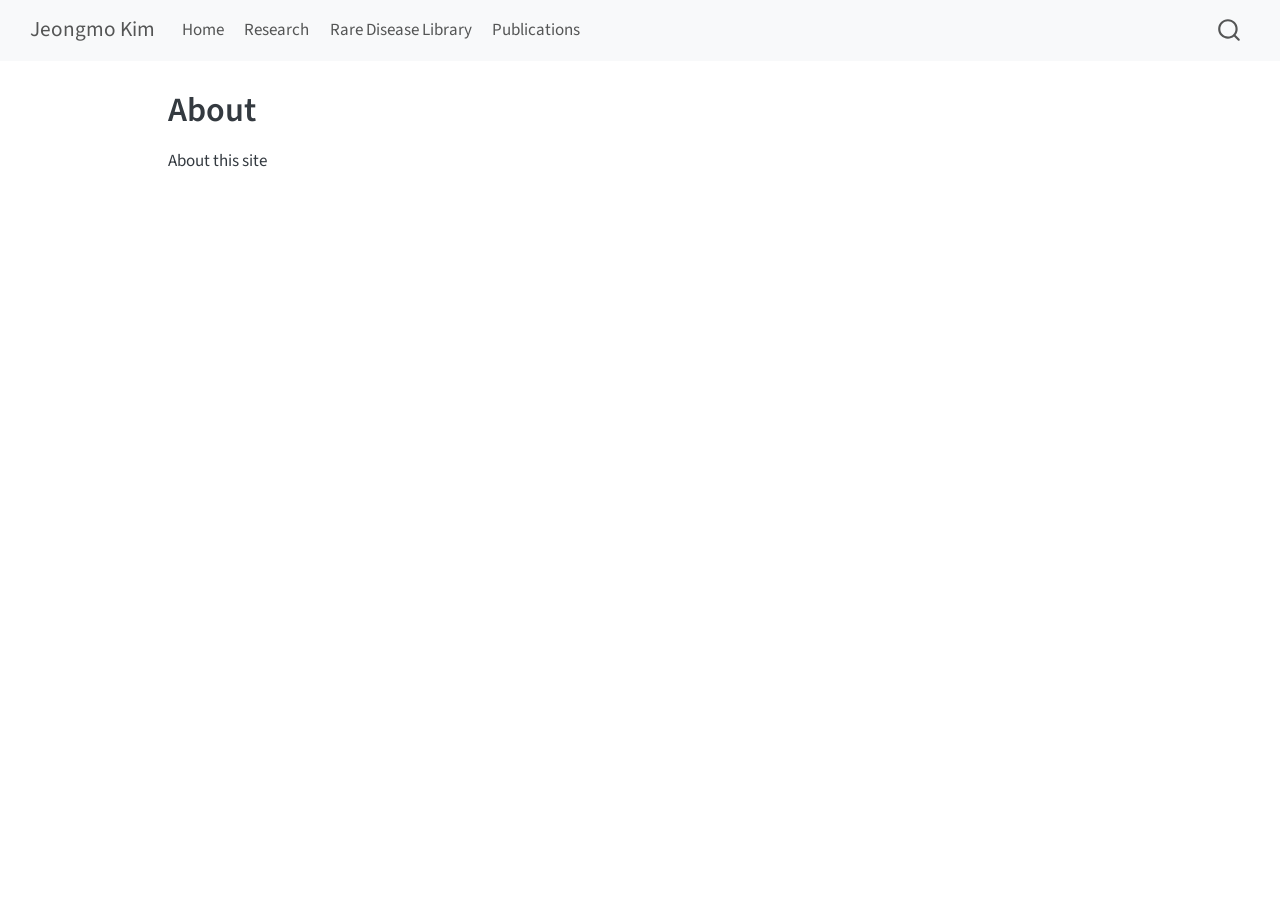
==== about.html @ 8360a407 "Built site for gh-pages" ====
<!DOCTYPE html>
<html xmlns="http://www.w3.org/1999/xhtml" lang="en" xml:lang="en"><head>

<meta charset="utf-8">
<meta name="generator" content="quarto-1.9.38">

<meta name="viewport" content="width=device-width, initial-scale=1.0, user-scalable=yes">


<title>About – Jeongmo Kim</title>
<style>
/* Default styles provided by pandoc.
** See https://pandoc.org/MANUAL.html#variables-for-html for config info.
*/
code{white-space: pre-wrap;}
span.smallcaps{font-variant: small-caps;}
div.columns{display: flex; gap: min(4vw, 1.5em);}
div.column{flex: auto; overflow-x: auto;}
div.hanging-indent{margin-left: 1.5em; text-indent: -1.5em;}
ul.task-list{list-style: none;}
ul.task-list li input[type="checkbox"] {
  width: 0.8em;
  margin: 0 0.8em 0.2em -1em; /* quarto-specific, see https://github.com/quarto-dev/quarto-cli/issues/4556 */ 
  vertical-align: middle;
}
</style>


<script src="site_libs/quarto-nav/quarto-nav.js"></script>
<script src="site_libs/quarto-nav/headroom.min.js"></script>
<script src="site_libs/clipboard/clipboard.min.js"></script>
<script src="site_libs/quarto-search/autocomplete.umd.js"></script>
<script src="site_libs/quarto-search/fuse.min.js"></script>
<script src="site_libs/quarto-search/quarto-search.js"></script>
<meta name="quarto:offset" content="./">
<script src="site_libs/quarto-html/quarto.js" type="module"></script>
<script src="site_libs/quarto-html/tabsets/tabsets.js" type="module"></script>
<script src="site_libs/quarto-html/popper.min.js"></script>
<script src="site_libs/quarto-html/tippy.umd.min.js"></script>
<script src="site_libs/quarto-html/anchor.min.js"></script>
<link href="site_libs/quarto-html/tippy.css" rel="stylesheet">
<link href="site_libs/quarto-html/quarto-syntax-highlighting-15634bcf2e68342d4ad2dfa704d543f6.css" rel="stylesheet" id="quarto-text-highlighting-styles">
<script src="site_libs/bootstrap/bootstrap.min.js"></script>
<link href="site_libs/bootstrap/bootstrap-icons.css" rel="stylesheet">
<link href="site_libs/bootstrap/bootstrap-a0f9fd0d421825b736dc1bbcbcba2219.min.css" rel="stylesheet" append-hash="true" id="quarto-bootstrap" data-mode="light">
<script id="quarto-search-options" type="application/json">{
  "location": "navbar",
  "copy-button": false,
  "collapse-after": 3,
  "panel-placement": "end",
  "type": "overlay",
  "limit": 50,
  "keyboard-shortcut": [
    "f",
    "/",
    "s"
  ],
  "show-item-context": false,
  "language": {
    "search-no-results-text": "No results",
    "search-matching-documents-text": "matching documents",
    "search-copy-link-title": "Copy link to search",
    "search-hide-matches-text": "Hide additional matches",
    "search-more-match-text": "more match in this document",
    "search-more-matches-text": "more matches in this document",
    "search-clear-button-title": "Clear",
    "search-text-placeholder": "",
    "search-detached-cancel-button-title": "Cancel",
    "search-submit-button-title": "Submit",
    "search-label": "Search"
  }
}</script>


<link rel="stylesheet" href="styles.css">
</head>

<body class="nav-fixed quarto-light">

<div id="quarto-search-results"></div>
  <header id="quarto-header" class="headroom fixed-top">
    <nav class="navbar navbar-expand-lg " data-bs-theme="dark">
      <div class="navbar-container container-fluid">
      <div class="navbar-brand-container mx-auto">
    <a class="navbar-brand" href="./index.html">
    <span class="navbar-title">Jeongmo Kim</span>
    </a>
  </div>
            <div id="quarto-search" class="" title="Search"></div>
          <button class="navbar-toggler" type="button" data-bs-toggle="collapse" data-bs-target="#navbarCollapse" aria-controls="navbarCollapse" role="menu" aria-expanded="false" aria-label="Toggle navigation" onclick="if (window.quartoToggleHeadroom) { window.quartoToggleHeadroom(); }">
  <span class="navbar-toggler-icon"></span>
</button>
          <div class="collapse navbar-collapse" id="navbarCollapse">
            <ul class="navbar-nav navbar-nav-scroll me-auto">
  <li class="nav-item">
    <a class="nav-link" href="./index.html"> 
<span class="menu-text">Home</span></a>
  </li>  
  <li class="nav-item">
    <a class="nav-link" href="./Research.html"> 
<span class="menu-text">Research</span></a>
  </li>  
  <li class="nav-item">
    <a class="nav-link" href="./rare-disease.html"> 
<span class="menu-text">Rare Disease Library</span></a>
  </li>  
  <li class="nav-item">
    <a class="nav-link" href="./publications.html"> 
<span class="menu-text">Publications</span></a>
  </li>  
</ul>
          </div> <!-- /navcollapse -->
            <div class="quarto-navbar-tools">
</div>
      </div> <!-- /container-fluid -->
    </nav>
</header>
<!-- content -->
<div id="quarto-content" class="quarto-container page-columns page-rows-contents page-layout-article page-navbar">
<!-- sidebar -->
<!-- margin-sidebar -->
    <div id="quarto-margin-sidebar" class="sidebar margin-sidebar zindex-bottom">
        
    </div>
<!-- main -->
<main class="content" id="quarto-document-content">

<header id="title-block-header" class="quarto-title-block default">
<div class="quarto-title">
<h1 class="title">About</h1>
</div>



<div class="quarto-title-meta">

    
  
    
  </div>
  


</header>


<p>About this site</p>



</main> <!-- /main -->
<script id="quarto-html-after-body" type="application/javascript">
  window.document.addEventListener("DOMContentLoaded", function (event) {
    const icon = "";
    const anchorJS = new window.AnchorJS();
    anchorJS.options = {
      placement: 'right',
      icon: icon
    };
    anchorJS.add('.anchored');
    const isCodeAnnotation = (el) => {
      for (const clz of el.classList) {
        if (clz.startsWith('code-annotation-')) {                     
          return true;
        }
      }
      return false;
    }
    const onCopySuccess = function(e) {
      // button target
      const button = e.trigger;
      // don't keep focus
      button.blur();
      // flash "checked"
      button.classList.add('code-copy-button-checked');
      var currentTitle = button.getAttribute("title");
      button.setAttribute("title", "Copied!");
      let tooltip;
      if (window.bootstrap) {
        button.setAttribute("data-bs-toggle", "tooltip");
        button.setAttribute("data-bs-placement", "left");
        button.setAttribute("data-bs-title", "Copied!");
        tooltip = new bootstrap.Tooltip(button, 
          { trigger: "manual", 
            customClass: "code-copy-button-tooltip",
            offset: [0, -8]});
        tooltip.show();    
      }
      setTimeout(function() {
        if (tooltip) {
          tooltip.hide();
          button.removeAttribute("data-bs-title");
          button.removeAttribute("data-bs-toggle");
          button.removeAttribute("data-bs-placement");
        }
        button.setAttribute("title", currentTitle);
        button.classList.remove('code-copy-button-checked');
      }, 1000);
      // clear code selection
      e.clearSelection();
    }
    const getTextToCopy = function(trigger) {
      const outerScaffold = trigger.parentElement.cloneNode(true);
      const codeEl = outerScaffold.querySelector('code');
      for (const childEl of codeEl.children) {
        if (isCodeAnnotation(childEl)) {
          childEl.remove();
        }
      }
      return codeEl.innerText;
    }
    const clipboard = new window.ClipboardJS('.code-copy-button:not([data-in-quarto-modal])', {
      text: getTextToCopy
    });
    clipboard.on('success', onCopySuccess);
    if (window.document.getElementById('quarto-embedded-source-code-modal')) {
      const clipboardModal = new window.ClipboardJS('.code-copy-button[data-in-quarto-modal]', {
        text: getTextToCopy,
        container: window.document.getElementById('quarto-embedded-source-code-modal')
      });
      clipboardModal.on('success', onCopySuccess);
    }
      var localhostRegex = new RegExp(/^(?:http|https):\/\/localhost\:?[0-9]*\//);
      var mailtoRegex = new RegExp(/^mailto:/);
        var filterRegex = new RegExp('/' + window.location.host + '/');
      var isInternal = (href) => {
          return filterRegex.test(href) || localhostRegex.test(href) || mailtoRegex.test(href);
      }
      // Inspect non-navigation links and adorn them if external
     var links = window.document.querySelectorAll('a[href]:not(.nav-link):not(.navbar-brand):not(.toc-action):not(.sidebar-link):not(.sidebar-item-toggle):not(.pagination-link):not(.no-external):not([aria-hidden]):not(.dropdown-item):not(.quarto-navigation-tool):not(.about-link)');
      for (var i=0; i<links.length; i++) {
        const link = links[i];
        if (!isInternal(link.href)) {
          // undo the damage that might have been done by quarto-nav.js in the case of
          // links that we want to consider external
          if (link.dataset.originalHref !== undefined) {
            link.href = link.dataset.originalHref;
          }
        }
      }
    function tippyHover(el, contentFn, onTriggerFn, onUntriggerFn) {
      const config = {
        allowHTML: true,
        maxWidth: 500,
        delay: 100,
        arrow: false,
        appendTo: function(el) {
            return el.parentElement;
        },
        interactive: true,
        interactiveBorder: 10,
        theme: 'quarto',
        placement: 'bottom-start',
      };
      if (contentFn) {
        config.content = contentFn;
      }
      if (onTriggerFn) {
        config.onTrigger = onTriggerFn;
      }
      if (onUntriggerFn) {
        config.onUntrigger = onUntriggerFn;
      }
      window.tippy(el, config); 
    }
    const noterefs = window.document.querySelectorAll('a[role="doc-noteref"]');
    for (var i=0; i<noterefs.length; i++) {
      const ref = noterefs[i];
      tippyHover(ref, function() {
        // use id or data attribute instead here
        let href = ref.getAttribute('data-footnote-href') || ref.getAttribute('href');
        try { href = new URL(href).hash; } catch {}
        const id = href.replace(/^#\/?/, "");
        const note = window.document.getElementById(id);
        if (note) {
          return note.innerHTML;
        } else {
          return "";
        }
      });
    }
    const xrefs = window.document.querySelectorAll('a.quarto-xref');
    const processXRef = (id, note) => {
      // Strip column container classes
      const stripColumnClz = (el) => {
        el.classList.remove("page-full", "page-columns");
        if (el.children) {
          for (const child of el.children) {
            stripColumnClz(child);
          }
        }
      }
      stripColumnClz(note)
      if (id === null || id.startsWith('sec-')) {
        // Special case sections, only their first couple elements
        const container = document.createElement("div");
        if (note.children && note.children.length > 2) {
          container.appendChild(note.children[0].cloneNode(true));
          for (let i = 1; i < note.children.length; i++) {
            const child = note.children[i];
            if (child.tagName === "P" && child.innerText === "") {
              continue;
            } else {
              container.appendChild(child.cloneNode(true));
              break;
            }
          }
          if (window.Quarto?.typesetMath) {
            window.Quarto.typesetMath(container);
          }
          return container.innerHTML
        } else {
          if (window.Quarto?.typesetMath) {
            window.Quarto.typesetMath(note);
          }
          return note.innerHTML;
        }
      } else {
        // Remove any anchor links if they are present
        const anchorLink = note.querySelector('a.anchorjs-link');
        if (anchorLink) {
          anchorLink.remove();
        }
        if (window.Quarto?.typesetMath) {
          window.Quarto.typesetMath(note);
        }
        if (note.classList.contains("callout")) {
          return note.outerHTML;
        } else {
          return note.innerHTML;
        }
      }
    }
    for (var i=0; i<xrefs.length; i++) {
      const xref = xrefs[i];
      tippyHover(xref, undefined, function(instance) {
        instance.disable();
        let url = xref.getAttribute('href');
        let hash = undefined; 
        if (url.startsWith('#')) {
          hash = url;
        } else {
          try { hash = new URL(url).hash; } catch {}
        }
        if (hash) {
          const id = hash.replace(/^#\/?/, "");
          const note = window.document.getElementById(id);
          if (note !== null) {
            try {
              const html = processXRef(id, note.cloneNode(true));
              instance.setContent(html);
            } finally {
              instance.enable();
              instance.show();
            }
          } else {
            // See if we can fetch this
            fetch(url.split('#')[0])
            .then(res => res.text())
            .then(html => {
              const parser = new DOMParser();
              const htmlDoc = parser.parseFromString(html, "text/html");
              const note = htmlDoc.getElementById(id);
              if (note !== null) {
                const html = processXRef(id, note);
                instance.setContent(html);
              } 
            }).finally(() => {
              instance.enable();
              instance.show();
            });
          }
        } else {
          // See if we can fetch a full url (with no hash to target)
          // This is a special case and we should probably do some content thinning / targeting
          fetch(url)
          .then(res => res.text())
          .then(html => {
            const parser = new DOMParser();
            const htmlDoc = parser.parseFromString(html, "text/html");
            const note = htmlDoc.querySelector('main.content');
            if (note !== null) {
              // This should only happen for chapter cross references
              // (since there is no id in the URL)
              // remove the first header
              if (note.children.length > 0 && note.children[0].tagName === "HEADER") {
                note.children[0].remove();
              }
              const html = processXRef(null, note);
              instance.setContent(html);
            } 
          }).finally(() => {
            instance.enable();
            instance.show();
          });
        }
      }, function(instance) {
      });
    }
        let selectedAnnoteEl;
        const selectorForAnnotation = ( cell, annotation) => {
          let cellAttr = 'data-code-cell="' + cell + '"';
          let lineAttr = 'data-code-annotation="' +  annotation + '"';
          const selector = 'span[' + cellAttr + '][' + lineAttr + ']';
          return selector;
        }
        const selectCodeLines = (annoteEl) => {
          const doc = window.document;
          const targetCell = annoteEl.getAttribute("data-target-cell");
          const targetAnnotation = annoteEl.getAttribute("data-target-annotation");
          const annoteSpan = window.document.querySelector(selectorForAnnotation(targetCell, targetAnnotation));
          const lines = annoteSpan.getAttribute("data-code-lines").split(",");
          const lineIds = lines.map((line) => {
            return targetCell + "-" + line;
          })
          let top = null;
          let height = null;
          let parent = null;
          if (lineIds.length > 0) {
              //compute the position of the single el (top and bottom and make a div)
              const el = window.document.getElementById(lineIds[0]);
              top = el.offsetTop;
              height = el.offsetHeight;
              parent = el.parentElement.parentElement;
            if (lineIds.length > 1) {
              const lastEl = window.document.getElementById(lineIds[lineIds.length - 1]);
              const bottom = lastEl.offsetTop + lastEl.offsetHeight;
              height = bottom - top;
            }
            if (top !== null && height !== null && parent !== null) {
              // cook up a div (if necessary) and position it 
              let div = window.document.getElementById("code-annotation-line-highlight");
              if (div === null) {
                div = window.document.createElement("div");
                div.setAttribute("id", "code-annotation-line-highlight");
                div.style.position = 'absolute';
                parent.appendChild(div);
              }
              div.style.top = top - 2 + "px";
              div.style.height = height + 4 + "px";
              div.style.left = 0;
              let gutterDiv = window.document.getElementById("code-annotation-line-highlight-gutter");
              if (gutterDiv === null) {
                gutterDiv = window.document.createElement("div");
                gutterDiv.setAttribute("id", "code-annotation-line-highlight-gutter");
                gutterDiv.style.position = 'absolute';
                const codeCell = window.document.getElementById(targetCell);
                const gutter = codeCell.querySelector('.code-annotation-gutter');
                gutter.appendChild(gutterDiv);
              }
              gutterDiv.style.top = top - 2 + "px";
              gutterDiv.style.height = height + 4 + "px";
            }
            selectedAnnoteEl = annoteEl;
          }
        };
        const unselectCodeLines = () => {
          const elementsIds = ["code-annotation-line-highlight", "code-annotation-line-highlight-gutter"];
          elementsIds.forEach((elId) => {
            const div = window.document.getElementById(elId);
            if (div) {
              div.remove();
            }
          });
          selectedAnnoteEl = undefined;
        };
          // Handle positioning of the toggle
      window.addEventListener(
        "resize",
        throttle(() => {
          elRect = undefined;
          if (selectedAnnoteEl) {
            selectCodeLines(selectedAnnoteEl);
          }
        }, 10)
      );
      function throttle(fn, ms) {
      let throttle = false;
      let timer;
        return (...args) => {
          if(!throttle) { // first call gets through
              fn.apply(this, args);
              throttle = true;
          } else { // all the others get throttled
              if(timer) clearTimeout(timer); // cancel #2
              timer = setTimeout(() => {
                fn.apply(this, args);
                timer = throttle = false;
              }, ms);
          }
        };
      }
        // Attach click handler to the DT
        const annoteDls = window.document.querySelectorAll('dt[data-target-cell]');
        for (const annoteDlNode of annoteDls) {
          annoteDlNode.addEventListener('click', (event) => {
            const clickedEl = event.target;
            if (clickedEl !== selectedAnnoteEl) {
              unselectCodeLines();
              const activeEl = window.document.querySelector('dt[data-target-cell].code-annotation-active');
              if (activeEl) {
                activeEl.classList.remove('code-annotation-active');
              }
              selectCodeLines(clickedEl);
              clickedEl.classList.add('code-annotation-active');
            } else {
              // Unselect the line
              unselectCodeLines();
              clickedEl.classList.remove('code-annotation-active');
            }
          });
        }
    const findCites = (el) => {
      const parentEl = el.parentElement;
      if (parentEl) {
        const cites = parentEl.dataset.cites;
        if (cites) {
          return {
            el,
            cites: cites.split(' ')
          };
        } else {
          return findCites(el.parentElement)
        }
      } else {
        return undefined;
      }
    };
    var bibliorefs = window.document.querySelectorAll('a[role="doc-biblioref"]');
    for (var i=0; i<bibliorefs.length; i++) {
      const ref = bibliorefs[i];
      const citeInfo = findCites(ref);
      if (citeInfo) {
        tippyHover(citeInfo.el, function() {
          var popup = window.document.createElement('div');
          citeInfo.cites.forEach(function(cite) {
            var citeDiv = window.document.createElement('div');
            citeDiv.classList.add('hanging-indent');
            citeDiv.classList.add('csl-entry');
            var biblioDiv = window.document.getElementById('ref-' + cite);
            if (biblioDiv) {
              citeDiv.innerHTML = biblioDiv.innerHTML;
            }
            popup.appendChild(citeDiv);
          });
          return popup.innerHTML;
        });
      }
    }
  });
  </script>
</div> <!-- /content -->




</body></html>
---- site_libs/quarto-html/tippy.css ----
.tippy-box[data-animation=fade][data-state=hidden]{opacity:0}[data-tippy-root]{max-width:calc(100vw - 10px)}.tippy-box{position:relative;background-color:#333;color:#fff;border-radius:4px;font-size:14px;line-height:1.4;white-space:normal;outline:0;transition-property:transform,visibility,opacity}.tippy-box[data-placement^=top]>.tippy-arrow{bottom:0}.tippy-box[data-placement^=top]>.tippy-arrow:before{bottom:-7px;left:0;border-width:8px 8px 0;border-top-color:initial;transform-origin:center top}.tippy-box[data-placement^=bottom]>.tippy-arrow{top:0}.tippy-box[data-placement^=bottom]>.tippy-arrow:before{top:-7px;left:0;border-width:0 8px 8px;border-bottom-color:initial;transform-origin:center bottom}.tippy-box[data-placement^=left]>.tippy-arrow{right:0}.tippy-box[data-placement^=left]>.tippy-arrow:before{border-width:8px 0 8px 8px;border-left-color:initial;right:-7px;transform-origin:center left}.tippy-box[data-placement^=right]>.tippy-arrow{left:0}.tippy-box[data-placement^=right]>.tippy-arrow:before{left:-7px;border-width:8px 8px 8px 0;border-right-color:initial;transform-origin:center right}.tippy-box[data-inertia][data-state=visible]{transition-timing-function:cubic-bezier(.54,1.5,.38,1.11)}.tippy-arrow{width:16px;height:16px;color:#333}.tippy-arrow:before{content:"";position:absolute;border-color:transparent;border-style:solid}.tippy-content{position:relative;padding:5px 9px;z-index:1}
---- site_libs/quarto-html/quarto-syntax-highlighting-15634bcf2e68342d4ad2dfa704d543f6.css ----
/* quarto syntax highlight colors */
:root {
  --quarto-hl-ot-color: #003B4F;
  --quarto-hl-at-color: #657422;
  --quarto-hl-ss-color: #20794D;
  --quarto-hl-an-color: #5E5E5E;
  --quarto-hl-fu-color: #4758AB;
  --quarto-hl-st-color: #20794D;
  --quarto-hl-cf-color: #003B4F;
  --quarto-hl-op-color: #5E5E5E;
  --quarto-hl-er-color: #AD0000;
  --quarto-hl-bn-color: #AD0000;
  --quarto-hl-al-color: #AD0000;
  --quarto-hl-va-color: #111111;
  --quarto-hl-bu-color: inherit;
  --quarto-hl-ex-color: inherit;
  --quarto-hl-pp-color: #AD0000;
  --quarto-hl-in-color: #5E5E5E;
  --quarto-hl-vs-color: #20794D;
  --quarto-hl-wa-color: #5E5E5E;
  --quarto-hl-do-color: #5E5E5E;
  --quarto-hl-im-color: #00769E;
  --quarto-hl-ch-color: #20794D;
  --quarto-hl-dt-color: #AD0000;
  --quarto-hl-fl-color: #AD0000;
  --quarto-hl-co-color: #5E5E5E;
  --quarto-hl-cv-color: #5E5E5E;
  --quarto-hl-cn-color: #8f5902;
  --quarto-hl-sc-color: #5E5E5E;
  --quarto-hl-dv-color: #AD0000;
  --quarto-hl-kw-color: #003B4F;
}

/* other quarto variables */
:root {
  --quarto-font-monospace: SFMono-Regular, Menlo, Monaco, Consolas, "Liberation Mono", "Courier New", monospace;
}

/* syntax highlight based on Pandoc's rules */
pre > code.sourceCode > span {
  color: #003B4F;
}

code.sourceCode > span {
  color: #003B4F;
}

div.sourceCode,
div.sourceCode pre.sourceCode {
  color: #003B4F;
}

/* Normal */
code span {
  color: #003B4F;
}

/* Alert */
code span.al {
  color: #AD0000;
  font-style: inherit;
}

/* Annotation */
code span.an {
  color: #5E5E5E;
  font-style: inherit;
}

/* Attribute */
code span.at {
  color: #657422;
  font-style: inherit;
}

/* BaseN */
code span.bn {
  color: #AD0000;
  font-style: inherit;
}

/* BuiltIn */
code span.bu {
  font-style: inherit;
}

/* ControlFlow */
code span.cf {
  color: #003B4F;
  font-weight: bold;
  font-style: inherit;
}

/* Char */
code span.ch {
  color: #20794D;
  font-style: inherit;
}

/* Constant */
code span.cn {
  color: #8f5902;
  font-style: inherit;
}

/* Comment */
code span.co {
  color: #5E5E5E;
  font-style: inherit;
}

/* CommentVar */
code span.cv {
  color: #5E5E5E;
  font-style: italic;
}

/* Documentation */
code span.do {
  color: #5E5E5E;
  font-style: italic;
}

/* DataType */
code span.dt {
  color: #AD0000;
  font-style: inherit;
}

/* DecVal */
code span.dv {
  color: #AD0000;
  font-style: inherit;
}

/* Error */
code span.er {
  color: #AD0000;
  font-style: inherit;
}

/* Extension */
code span.ex {
  font-style: inherit;
}

/* Float */
code span.fl {
  color: #AD0000;
  font-style: inherit;
}

/* Function */
code span.fu {
  color: #4758AB;
  font-style: inherit;
}

/* Import */
code span.im {
  color: #00769E;
  font-style: inherit;
}

/* Information */
code span.in {
  color: #5E5E5E;
  font-style: inherit;
}

/* Keyword */
code span.kw {
  color: #003B4F;
  font-weight: bold;
  font-style: inherit;
}

/* Operator */
code span.op {
  color: #5E5E5E;
  font-style: inherit;
}

/* Other */
code span.ot {
  color: #003B4F;
  font-style: inherit;
}

/* Preprocessor */
code span.pp {
  color: #AD0000;
  font-style: inherit;
}

/* SpecialChar */
code span.sc {
  color: #5E5E5E;
  font-style: inherit;
}

/* SpecialString */
code span.ss {
  color: #20794D;
  font-style: inherit;
}

/* String */
code span.st {
  color: #20794D;
  font-style: inherit;
}

/* Variable */
code span.va {
  color: #111111;
  font-style: inherit;
}

/* VerbatimString */
code span.vs {
  color: #20794D;
  font-style: inherit;
}

/* Warning */
code span.wa {
  color: #5E5E5E;
  font-style: italic;
}

.prevent-inlining {
  content: "</";
}

/*# sourceMappingURL=f23921c56f73e400b49028c9186a1aa0.css.map */
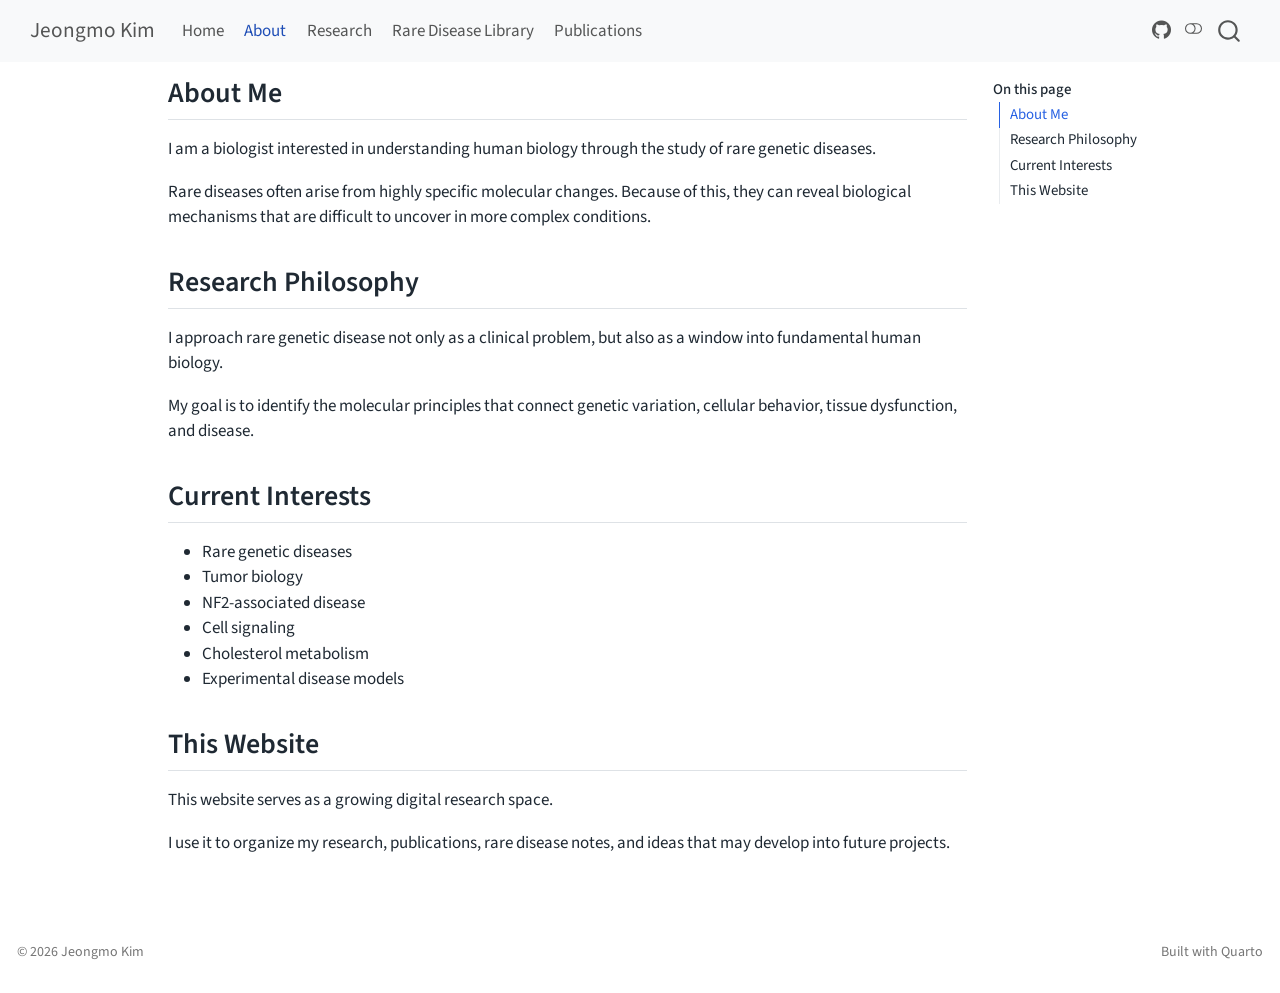
==== commit 36c69279: "Built site for gh-pages" ====
--- a/about.html
+++ b/about.html
@@ -39,10 +39,14 @@
 <script src="site_libs/quarto-html/tippy.umd.min.js"></script>
 <script src="site_libs/quarto-html/anchor.min.js"></script>
 <link href="site_libs/quarto-html/tippy.css" rel="stylesheet">
-<link href="site_libs/quarto-html/quarto-syntax-highlighting-15634bcf2e68342d4ad2dfa704d543f6.css" rel="stylesheet" id="quarto-text-highlighting-styles">
+<link href="site_libs/quarto-html/quarto-syntax-highlighting-15634bcf2e68342d4ad2dfa704d543f6.css" rel="stylesheet" class="quarto-color-scheme" id="quarto-text-highlighting-styles">
+<link href="site_libs/quarto-html/quarto-syntax-highlighting-dark-0a6b7249c26820e032cb0bd839ff02b1.css" rel="stylesheet" class="quarto-color-scheme quarto-color-alternate" id="quarto-text-highlighting-styles">
+<link href="site_libs/quarto-html/quarto-syntax-highlighting-15634bcf2e68342d4ad2dfa704d543f6.css" rel="stylesheet" class="quarto-color-scheme-extra" id="quarto-text-highlighting-styles">
 <script src="site_libs/bootstrap/bootstrap.min.js"></script>
 <link href="site_libs/bootstrap/bootstrap-icons.css" rel="stylesheet">
-<link href="site_libs/bootstrap/bootstrap-a0f9fd0d421825b736dc1bbcbcba2219.min.css" rel="stylesheet" append-hash="true" id="quarto-bootstrap" data-mode="light">
+<link href="site_libs/bootstrap/bootstrap-a0f9fd0d421825b736dc1bbcbcba2219.min.css" rel="stylesheet" append-hash="true" class="quarto-color-scheme" id="quarto-bootstrap" data-mode="light">
+<link href="site_libs/bootstrap/bootstrap-dark-e8964db687007ca8dd88d9d9ce58e3ef.min.css" rel="stylesheet" append-hash="true" class="quarto-color-scheme quarto-color-alternate" id="quarto-bootstrap" data-mode="dark">
+<link href="site_libs/bootstrap/bootstrap-a0f9fd0d421825b736dc1bbcbcba2219.min.css" rel="stylesheet" append-hash="true" class="quarto-color-scheme-extra" id="quarto-bootstrap" data-mode="light">
 <script id="quarto-search-options" type="application/json">{
   "location": "navbar",
   "copy-button": false,
@@ -55,7 +59,6 @@
     "/",
     "s"
   ],
-  "show-item-context": false,
   "language": {
     "search-no-results-text": "No results",
     "search-matching-documents-text": "matching documents",
@@ -70,12 +73,175 @@
     "search-label": "Search"
   }
 }</script>
+<style>html{ scroll-behavior: smooth; }</style>
 
 
 <link rel="stylesheet" href="styles.css">
 </head>
 
-<body class="nav-fixed quarto-light">
+<body class="nav-fixed quarto-light"><script id="quarto-html-before-body" type="application/javascript">
+    const toggleBodyColorMode = (bsSheetEl) => {
+      const mode = bsSheetEl.getAttribute("data-mode");
+      const bodyEl = window.document.querySelector("body");
+      if (mode === "dark") {
+        bodyEl.classList.add("quarto-dark");
+        bodyEl.classList.remove("quarto-light");
+      } else {
+        bodyEl.classList.add("quarto-light");
+        bodyEl.classList.remove("quarto-dark");
+      }
+    }
+    const toggleBodyColorPrimary = () => {
+      const bsSheetEl = window.document.querySelector("link#quarto-bootstrap:not([rel=disabled-stylesheet])");
+      if (bsSheetEl) {
+        toggleBodyColorMode(bsSheetEl);
+      }
+    }
+    const setColorSchemeToggle = (alternate) => {
+      const toggles = window.document.querySelectorAll('.quarto-color-scheme-toggle');
+      for (let i=0; i < toggles.length; i++) {
+        const toggle = toggles[i];
+        if (toggle) {
+          if (alternate) {
+            toggle.classList.add("alternate");
+          } else {
+            toggle.classList.remove("alternate");
+          }
+        }
+      }
+    };
+    const toggleColorMode = (alternate) => {
+      // Switch the stylesheets
+      const primaryStylesheets = window.document.querySelectorAll('link.quarto-color-scheme:not(.quarto-color-alternate)');
+      const alternateStylesheets = window.document.querySelectorAll('link.quarto-color-scheme.quarto-color-alternate');
+      manageTransitions('#quarto-margin-sidebar .nav-link', false);
+      if (alternate) {
+        // note: dark is layered on light, we don't disable primary!
+        enableStylesheet(alternateStylesheets);
+        for (const sheetNode of alternateStylesheets) {
+          if (sheetNode.id === "quarto-bootstrap") {
+            toggleBodyColorMode(sheetNode);
+          }
+        }
+      } else {
+        disableStylesheet(alternateStylesheets);
+        enableStylesheet(primaryStylesheets)
+        toggleBodyColorPrimary();
+      }
+      manageTransitions('#quarto-margin-sidebar .nav-link', true);
+      // Switch the toggles
+      setColorSchemeToggle(alternate)
+      // Hack to workaround the fact that safari doesn't
+      // properly recolor the scrollbar when toggling (#1455)
+      if (navigator.userAgent.indexOf('Safari') > 0 && navigator.userAgent.indexOf('Chrome') == -1) {
+        manageTransitions("body", false);
+        window.scrollTo(0, 1);
+        setTimeout(() => {
+          window.scrollTo(0, 0);
+          manageTransitions("body", true);
+        }, 40);
+      }
+    }
+    const disableStylesheet = (stylesheets) => {
+      for (let i=0; i < stylesheets.length; i++) {
+        const stylesheet = stylesheets[i];
+        stylesheet.rel = 'disabled-stylesheet';
+      }
+    }
+    const enableStylesheet = (stylesheets) => {
+      for (let i=0; i < stylesheets.length; i++) {
+        const stylesheet = stylesheets[i];
+        if(stylesheet.rel !== 'stylesheet') { // for Chrome, which will still FOUC without this check
+          stylesheet.rel = 'stylesheet';
+        }
+      }
+    }
+    const manageTransitions = (selector, allowTransitions) => {
+      const els = window.document.querySelectorAll(selector);
+      for (let i=0; i < els.length; i++) {
+        const el = els[i];
+        if (allowTransitions) {
+          el.classList.remove('notransition');
+        } else {
+          el.classList.add('notransition');
+        }
+      }
+    }
+    const isFileUrl = () => {
+      return window.location.protocol === 'file:';
+    }
+    const hasAlternateSentinel = () => {
+      let styleSentinel = getColorSchemeSentinel();
+      if (styleSentinel !== null) {
+        return styleSentinel === "alternate";
+      } else {
+        return false;
+      }
+    }
+    const setStyleSentinel = (alternate) => {
+      const value = alternate ? "alternate" : "default";
+      if (!isFileUrl()) {
+        window.localStorage.setItem("quarto-color-scheme", value);
+      } else {
+        localAlternateSentinel = value;
+      }
+    }
+    const getColorSchemeSentinel = () => {
+      if (!isFileUrl()) {
+        const storageValue = window.localStorage.getItem("quarto-color-scheme");
+        return storageValue != null ? storageValue : localAlternateSentinel;
+      } else {
+        return localAlternateSentinel;
+      }
+    }
+    const toggleGiscusIfUsed = (isAlternate, darkModeDefault) => {
+      const baseTheme = document.querySelector('#giscus-base-theme')?.value ?? 'light';
+      const alternateTheme = document.querySelector('#giscus-alt-theme')?.value ?? 'dark';
+      let newTheme = '';
+      if(authorPrefersDark) {
+        newTheme = isAlternate ? baseTheme : alternateTheme;
+      } else {
+        newTheme = isAlternate ? alternateTheme : baseTheme;
+      }
+      const changeGiscusTheme = () => {
+        // From: https://github.com/giscus/giscus/issues/336
+        const sendMessage = (message) => {
+          const iframe = document.querySelector('iframe.giscus-frame');
+          if (!iframe) return;
+          iframe.contentWindow.postMessage({ giscus: message }, 'https://giscus.app');
+        }
+        sendMessage({
+          setConfig: {
+            theme: newTheme
+          }
+        });
+      }
+      const isGiscussLoaded = window.document.querySelector('iframe.giscus-frame') !== null;
+      if (isGiscussLoaded) {
+        changeGiscusTheme();
+      }
+    };
+    const authorPrefersDark = false;
+    const darkModeDefault = authorPrefersDark;
+      document.querySelector('link#quarto-text-highlighting-styles.quarto-color-scheme-extra').rel = 'disabled-stylesheet';
+      document.querySelector('link#quarto-bootstrap.quarto-color-scheme-extra').rel = 'disabled-stylesheet';
+    let localAlternateSentinel = darkModeDefault ? 'alternate' : 'default';
+    // Dark / light mode switch
+    window.quartoToggleColorScheme = () => {
+      // Read the current dark / light value
+      let toAlternate = !hasAlternateSentinel();
+      toggleColorMode(toAlternate);
+      setStyleSentinel(toAlternate);
+      toggleGiscusIfUsed(toAlternate, darkModeDefault);
+      window.dispatchEvent(new Event('resize'));
+    };
+    // Switch to dark mode if need be
+    if (hasAlternateSentinel()) {
+      toggleColorMode(true);
+    } else {
+      toggleColorMode(false);
+    }
+  </script>
 
 <div id="quarto-search-results"></div>
   <header id="quarto-header" class="headroom fixed-top">
@@ -97,7 +263,11 @@
 <span class="menu-text">Home</span></a>
   </li>  
   <li class="nav-item">
-    <a class="nav-link" href="./Research.html"> 
+    <a class="nav-link active" href="./about.html" aria-current="page"> 
+<span class="menu-text">About</span></a>
+  </li>  
+  <li class="nav-item">
+    <a class="nav-link" href="./research.html"> 
 <span class="menu-text">Research</span></a>
   </li>  
   <li class="nav-item">
@@ -109,8 +279,16 @@
 <span class="menu-text">Publications</span></a>
   </li>  
 </ul>
+            <ul class="navbar-nav navbar-nav-scroll ms-auto">
+  <li class="nav-item compact">
+    <a class="nav-link" href="https://github.com/biomoience"> <i class="bi bi-github" role="img" aria-label="GitHub">
+</i> 
+<span class="menu-text"></span></a>
+  </li>  
+</ul>
           </div> <!-- /navcollapse -->
             <div class="quarto-navbar-tools">
+  <a href="" class="quarto-color-scheme-toggle quarto-navigation-tool  px-1" onclick="window.quartoToggleColorScheme(); return false;" title="Toggle dark mode"><i class="bi"></i></a>
 </div>
       </div> <!-- /container-fluid -->
     </nav>
@@ -119,11 +297,21 @@
 <div id="quarto-content" class="quarto-container page-columns page-rows-contents page-layout-article page-navbar">
 <!-- sidebar -->
 <!-- margin-sidebar -->
-    <div id="quarto-margin-sidebar" class="sidebar margin-sidebar zindex-bottom">
-        
+    <div id="quarto-margin-sidebar" class="sidebar margin-sidebar">
+        <nav id="TOC" role="doc-toc" class="toc-active">
+    <h2 id="toc-title">On this page</h2>
+   
+  <ul>
+  <li><a href="#about-me" id="toc-about-me" class="nav-link active" data-scroll-target="#about-me">About Me</a></li>
+  <li><a href="#research-philosophy" id="toc-research-philosophy" class="nav-link" data-scroll-target="#research-philosophy">Research Philosophy</a></li>
+  <li><a href="#current-interests" id="toc-current-interests" class="nav-link" data-scroll-target="#current-interests">Current Interests</a></li>
+  <li><a href="#this-website" id="toc-this-website" class="nav-link" data-scroll-target="#this-website">This Website</a></li>
+  </ul>
+</nav>
     </div>
 <!-- main -->
 <main class="content" id="quarto-document-content">
+
 
 <header id="title-block-header" class="quarto-title-block default">
 <div class="quarto-title">
@@ -144,13 +332,51 @@
 </header>
 
 
-<p>About this site</p>
-
-
+<section id="about-me" class="level2">
+<h2 class="anchored" data-anchor-id="about-me">About Me</h2>
+<p>I am a biologist interested in understanding human biology through the study of rare genetic diseases.</p>
+<p>Rare diseases often arise from highly specific molecular changes. Because of this, they can reveal biological mechanisms that are difficult to uncover in more complex conditions.</p>
+</section>
+<section id="research-philosophy" class="level2">
+<h2 class="anchored" data-anchor-id="research-philosophy">Research Philosophy</h2>
+<p>I approach rare genetic disease not only as a clinical problem, but also as a window into fundamental human biology.</p>
+<p>My goal is to identify the molecular principles that connect genetic variation, cellular behavior, tissue dysfunction, and disease.</p>
+</section>
+<section id="current-interests" class="level2">
+<h2 class="anchored" data-anchor-id="current-interests">Current Interests</h2>
+<ul>
+<li>Rare genetic diseases</li>
+<li>Tumor biology</li>
+<li>NF2-associated disease</li>
+<li>Cell signaling</li>
+<li>Cholesterol metabolism</li>
+<li>Experimental disease models</li>
+</ul>
+</section>
+<section id="this-website" class="level2">
+<h2 class="anchored" data-anchor-id="this-website">This Website</h2>
+<p>This website serves as a growing digital research space.</p>
+<p>I use it to organize my research, publications, rare disease notes, and ideas that may develop into future projects.</p>
+
+
+</section>
 
 </main> <!-- /main -->
 <script id="quarto-html-after-body" type="application/javascript">
   window.document.addEventListener("DOMContentLoaded", function (event) {
+    // Ensure there is a toggle, if there isn't float one in the top right
+    if (window.document.querySelector('.quarto-color-scheme-toggle') === null) {
+      const a = window.document.createElement('a');
+      a.classList.add('top-right');
+      a.classList.add('quarto-color-scheme-toggle');
+      a.href = "";
+      a.onclick = function() { try { window.quartoToggleColorScheme(); } catch {} return false; };
+      const i = window.document.createElement("i");
+      i.classList.add('bi');
+      a.appendChild(i);
+      window.document.body.appendChild(a);
+    }
+    setColorSchemeToggle(hasAlternateSentinel())
     const icon = "";
     const anchorJS = new window.AnchorJS();
     anchorJS.options = {
@@ -222,7 +448,7 @@
     }
       var localhostRegex = new RegExp(/^(?:http|https):\/\/localhost\:?[0-9]*\//);
       var mailtoRegex = new RegExp(/^mailto:/);
-        var filterRegex = new RegExp('/' + window.location.host + '/');
+        var filterRegex = new RegExp("https:\/\/biomoience\.com");
       var isInternal = (href) => {
           return filterRegex.test(href) || localhostRegex.test(href) || mailtoRegex.test(href);
       }
@@ -550,8 +776,22 @@
   });
   </script>
 </div> <!-- /content -->
-
-
-
-
+<footer class="footer">
+  <div class="nav-footer">
+    <div class="nav-footer-left">
+<p>© 2026 Jeongmo Kim</p>
+</div>   
+    <div class="nav-footer-center">
+      &nbsp;
+    </div>
+    <div class="nav-footer-right">
+<p>Built with Quarto</p>
+</div>
+  </div>
+</footer>
+
+
+
+
+<script src="site_libs/quarto-html/zenscroll-min.js"></script>
 </body></html>
--- a/site_libs/quarto-html/quarto-syntax-highlighting-dark-0a6b7249c26820e032cb0bd839ff02b1.css
+++ b/site_libs/quarto-html/quarto-syntax-highlighting-dark-0a6b7249c26820e032cb0bd839ff02b1.css
@@ -0,0 +1,219 @@
+/* quarto syntax highlight colors */
+:root {
+  --quarto-hl-al-color: #f07178;
+  --quarto-hl-an-color: #d4d0ab;
+  --quarto-hl-at-color: #00e0e0;
+  --quarto-hl-bn-color: #d4d0ab;
+  --quarto-hl-bu-color: #abe338;
+  --quarto-hl-ch-color: #abe338;
+  --quarto-hl-co-color: #f8f8f2;
+  --quarto-hl-cv-color: #ffd700;
+  --quarto-hl-cn-color: #ffd700;
+  --quarto-hl-cf-color: #ffa07a;
+  --quarto-hl-dt-color: #ffa07a;
+  --quarto-hl-dv-color: #d4d0ab;
+  --quarto-hl-do-color: #f8f8f2;
+  --quarto-hl-er-color: #f07178;
+  --quarto-hl-ex-color: #00e0e0;
+  --quarto-hl-fl-color: #d4d0ab;
+  --quarto-hl-fu-color: #ffa07a;
+  --quarto-hl-im-color: #abe338;
+  --quarto-hl-in-color: #d4d0ab;
+  --quarto-hl-kw-color: #ffa07a;
+  --quarto-hl-op-color: #ffa07a;
+  --quarto-hl-ot-color: #00e0e0;
+  --quarto-hl-pp-color: #dcc6e0;
+  --quarto-hl-re-color: #00e0e0;
+  --quarto-hl-sc-color: #abe338;
+  --quarto-hl-ss-color: #abe338;
+  --quarto-hl-st-color: #abe338;
+  --quarto-hl-va-color: #00e0e0;
+  --quarto-hl-vs-color: #abe338;
+  --quarto-hl-wa-color: #dcc6e0;
+}
+
+/* other quarto variables */
+:root {
+  --quarto-font-monospace: SFMono-Regular, Menlo, Monaco, Consolas, "Liberation Mono", "Courier New", monospace;
+}
+
+/* syntax highlight based on Pandoc's rules */
+pre > code.sourceCode > span {
+  color: #f8f8f2;
+}
+
+code.sourceCode > span {
+  color: #f8f8f2;
+}
+
+div.sourceCode,
+div.sourceCode pre.sourceCode {
+  color: #f8f8f2;
+}
+
+/* Normal */
+code span {
+  color: #f8f8f2;
+}
+
+/* Alert */
+code span.al {
+  color: #f07178;
+}
+
+/* Annotation */
+code span.an {
+  color: #d4d0ab;
+}
+
+/* Attribute */
+code span.at {
+  color: #00e0e0;
+}
+
+/* BaseN */
+code span.bn {
+  color: #d4d0ab;
+}
+
+/* BuiltIn */
+code span.bu {
+  color: #abe338;
+}
+
+/* ControlFlow */
+code span.cf {
+  font-weight: bold;
+  color: #ffa07a;
+}
+
+/* Char */
+code span.ch {
+  color: #abe338;
+}
+
+/* Constant */
+code span.cn {
+  color: #ffd700;
+}
+
+/* Comment */
+code span.co {
+  font-style: italic;
+  color: #f8f8f2;
+}
+
+/* CommentVar */
+code span.cv {
+  color: #ffd700;
+}
+
+/* Documentation */
+code span.do {
+  color: #f8f8f2;
+}
+
+/* DataType */
+code span.dt {
+  color: #ffa07a;
+}
+
+/* DecVal */
+code span.dv {
+  color: #d4d0ab;
+}
+
+/* Error */
+code span.er {
+  color: #f07178;
+  text-decoration: underline;
+}
+
+/* Extension */
+code span.ex {
+  font-weight: bold;
+  color: #00e0e0;
+}
+
+/* Float */
+code span.fl {
+  color: #d4d0ab;
+}
+
+/* Function */
+code span.fu {
+  color: #ffa07a;
+}
+
+/* Import */
+code span.im {
+  color: #abe338;
+}
+
+/* Information */
+code span.in {
+  color: #d4d0ab;
+}
+
+/* Keyword */
+code span.kw {
+  font-weight: bold;
+  color: #ffa07a;
+}
+
+/* Operator */
+code span.op {
+  color: #ffa07a;
+}
+
+/* Other */
+code span.ot {
+  color: #00e0e0;
+}
+
+/* Preprocessor */
+code span.pp {
+  color: #dcc6e0;
+}
+
+/* RegionMarker */
+code span.re {
+  background-color: #f8f8f2;
+  color: #00e0e0;
+}
+
+/* SpecialChar */
+code span.sc {
+  color: #abe338;
+}
+
+/* SpecialString */
+code span.ss {
+  color: #abe338;
+}
+
+/* String */
+code span.st {
+  color: #abe338;
+}
+
+/* Variable */
+code span.va {
+  color: #00e0e0;
+}
+
+/* VerbatimString */
+code span.vs {
+  color: #abe338;
+}
+
+/* Warning */
+code span.wa {
+  color: #dcc6e0;
+}
+
+.prevent-inlining {
+  content: "</";
+}
+
+/*# sourceMappingURL=175367c052bafc98bd680af3479823f0.css.map */
--- a/styles.css
+++ b/styles.css
@@ -0,0 +1,335 @@
+/* ==================================================
+   Global
+================================================== */
+
+:root {
+  --page-width: 1180px;
+  --text-color: #1f2933;
+  --card-radius: 24px;
+}
+
+html {
+  scroll-behavior: smooth;
+}
+
+body {
+  margin: 0;
+  color: var(--text-color);
+}
+
+.quarto-title-block {
+  display: none;
+}
+
+main.content {
+  max-width: none;
+  margin: 0;
+  padding: 0;
+}
+
+/* ==================================================
+   Home motto
+================================================== */
+
+.home-motto {
+  display: flex;
+  align-items: center;
+  justify-content: center;
+
+  min-height: 42vh;
+  padding: 0.8rem 1.5rem 1rem;
+
+  text-align: center;
+}
+
+.home-motto h1 {
+  max-width: 1400px;
+  margin: 0;
+  color: #111111;
+  font-size: clamp(2.2rem, 4.8vw, 4.8rem);
+  font-weight: 650;
+  line-height: 1.18;
+  letter-spacing: -0.035em;
+}
+
+body.quarto-dark .home-motto h1 {
+  color: #f2f3f5;
+}
+body.quarto-dark .home-motto h1 {
+  color: #f2f3f5 !important;
+}
+
+.home-motto {
+  width: min(1400px, calc(100% - 3rem));
+  max-width: none;
+  margin: 0 auto;
+}
+
+/* ==================================================
+   Recent section
+================================================== */
+
+.recent-section {
+  margin-top: -1rem;
+  padding-bottom: 4rem;
+}
+
+.recent-section > h2 {
+  max-width: var(--page-width);
+  margin: 0 auto 0.7rem;
+  padding: 0 1.5rem;
+
+  font-size: 2rem;
+  font-weight: 650;
+}
+
+/* ==================================================
+   Horizontal slider
+================================================== */
+
+.recent-slider {
+  display: grid;
+  grid-auto-flow: column;
+  grid-auto-columns: min(78vw, 760px);
+  gap: 1.5rem;
+
+  max-width: var(--page-width);
+  margin: 0 auto;
+  padding: 0 1.5rem 1.5rem;
+
+  overflow-x: auto;
+  overscroll-behavior-inline: contain;
+
+  scroll-snap-type: inline mandatory;
+  scroll-padding-inline: 1.5rem;
+
+  scrollbar-width: thin;
+}
+
+.recent-slider::-webkit-scrollbar {
+  height: 9px;
+}
+
+.recent-slider::-webkit-scrollbar-track {
+  background: transparent;
+}
+
+.recent-slider::-webkit-scrollbar-thumb {
+  background: rgba(80, 80, 80, 0.35);
+  border-radius: 999px;
+}
+
+/* ==================================================
+   Recent card
+================================================== */
+
+.recent-card {
+  position: relative;
+  height: 480px;
+
+  overflow: hidden;
+  scroll-snap-align: start;
+
+  border-radius: var(--card-radius);
+  background: #222;
+
+  box-shadow: 0 18px 45px rgba(0, 0, 0, 0.2);
+}
+
+.recent-card a {
+  display: block;
+  width: 100%;
+  height: 100%;
+
+  color: white;
+  text-decoration: none;
+}
+
+.recent-card img {
+  width: 100%;
+  height: 100%;
+
+  object-fit: cover;
+
+  transition: transform 0.45s ease;
+}
+
+.recent-card:hover img {
+  transform: scale(1.035);
+}
+
+.recent-card::after {
+  content: "";
+
+  position: absolute;
+  inset: 0;
+
+  pointer-events: none;
+
+  background: linear-gradient(
+    to top,
+    rgba(0, 0, 0, 0.88) 0%,
+    rgba(0, 0, 0, 0.28) 58%,
+    rgba(0, 0, 0, 0.04) 100%
+  );
+}
+
+/* ==================================================
+   Recent card text
+================================================== */
+
+.recent-overlay {
+  position: absolute;
+  z-index: 2;
+
+  right: 2.5rem;
+  bottom: 2.5rem;
+  left: 2.5rem;
+}
+
+.recent-category {
+  display: inline-block;
+
+  margin-bottom: 0.75rem;
+  padding: 0.4rem 0.75rem;
+
+  border: 1px solid rgba(255, 255, 255, 0.55);
+  border-radius: 999px;
+
+  background: rgba(0, 0, 0, 0.25);
+
+  font-size: 0.78rem;
+  font-weight: 700;
+  letter-spacing: 0.09em;
+  text-transform: uppercase;
+
+  backdrop-filter: blur(6px);
+}
+
+.recent-overlay h3 {
+  margin: 0 0 0.7rem;
+
+  color: white;
+
+  font-size: clamp(2rem, 4vw, 3.3rem);
+  line-height: 1.05;
+}
+
+.recent-overlay p {
+  max-width: 600px;
+  margin: 0;
+
+  color: rgba(255, 255, 255, 0.9);
+
+  font-size: 1.08rem;
+  line-height: 1.6;
+}
+
+/* ==================================================
+   Dark mode
+================================================== */
+
+body.quarto-dark {
+  --text-color: #f2f3f5;
+}
+
+body.quarto-dark .recent-slider::-webkit-scrollbar-thumb {
+  background: rgba(255, 255, 255, 0.3);
+}
+
+/* ==================================================
+   Tablet and mobile
+================================================== */
+
+@media (max-width: 768px) {
+  .home-motto {
+    min-height: 55vh;
+    padding: 4rem 1.2rem;
+  }
+
+  .home-motto h1 {
+    font-size: clamp(2.4rem, 10vw, 4rem);
+    line-height: 1.1;
+  }
+
+  .recent-section > h2 {
+    padding-inline: 1rem;
+    font-size: 1.65rem;
+  }
+
+  .recent-slider {
+    grid-auto-columns: 88vw;
+    gap: 1rem;
+
+    padding-inline: 1rem;
+    scroll-padding-inline: 1rem;
+  }
+
+  .recent-card {
+    height: 430px;
+    border-radius: 18px;
+  }
+
+  .recent-overlay {
+    right: 1.5rem;
+    bottom: 1.7rem;
+    left: 1.5rem;
+  }
+
+  .recent-overlay p {
+    font-size: 1rem;
+  }
+}
+
+/* ==================================================
+   Small mobile
+================================================== */
+
+@media (max-width: 480px) {
+  .home-motto {
+    min-height: 48vh;
+    padding-top: 3rem;
+    padding-bottom: 3rem;
+  }
+
+  .home-motto h1 {
+    font-size: clamp(2.1rem, 10.5vw, 3.1rem);
+  }
+
+  .recent-card {
+    height: 390px;
+  }
+
+  .recent-overlay h3 {
+    font-size: 2rem;
+  }
+}
+
+/* Keep the motto identical in light and dark mode */
+
+.home-motto {
+  width: 100%;
+  max-width: none;
+}
+
+.home-motto h1,
+body.quarto-dark .home-motto h1 {
+  width: 100%;
+  max-width: none;
+
+  margin: 0 auto;
+
+  font-family: inherit !important;
+  font-size: clamp(2rem, 4vw, 4rem) !important;
+  font-weight: 650 !important;
+  line-height: 1.18 !important;
+  letter-spacing: -0.03em !important;
+  white-space: nowrap;
+}
+@media (max-width: 768px) {
+  .home-motto h1,
+  body.quarto-dark .home-motto h1 {
+    font-size: clamp(1.5rem, 6vw, 2.5rem) !important;
+    white-space: normal;
+  }
+}
